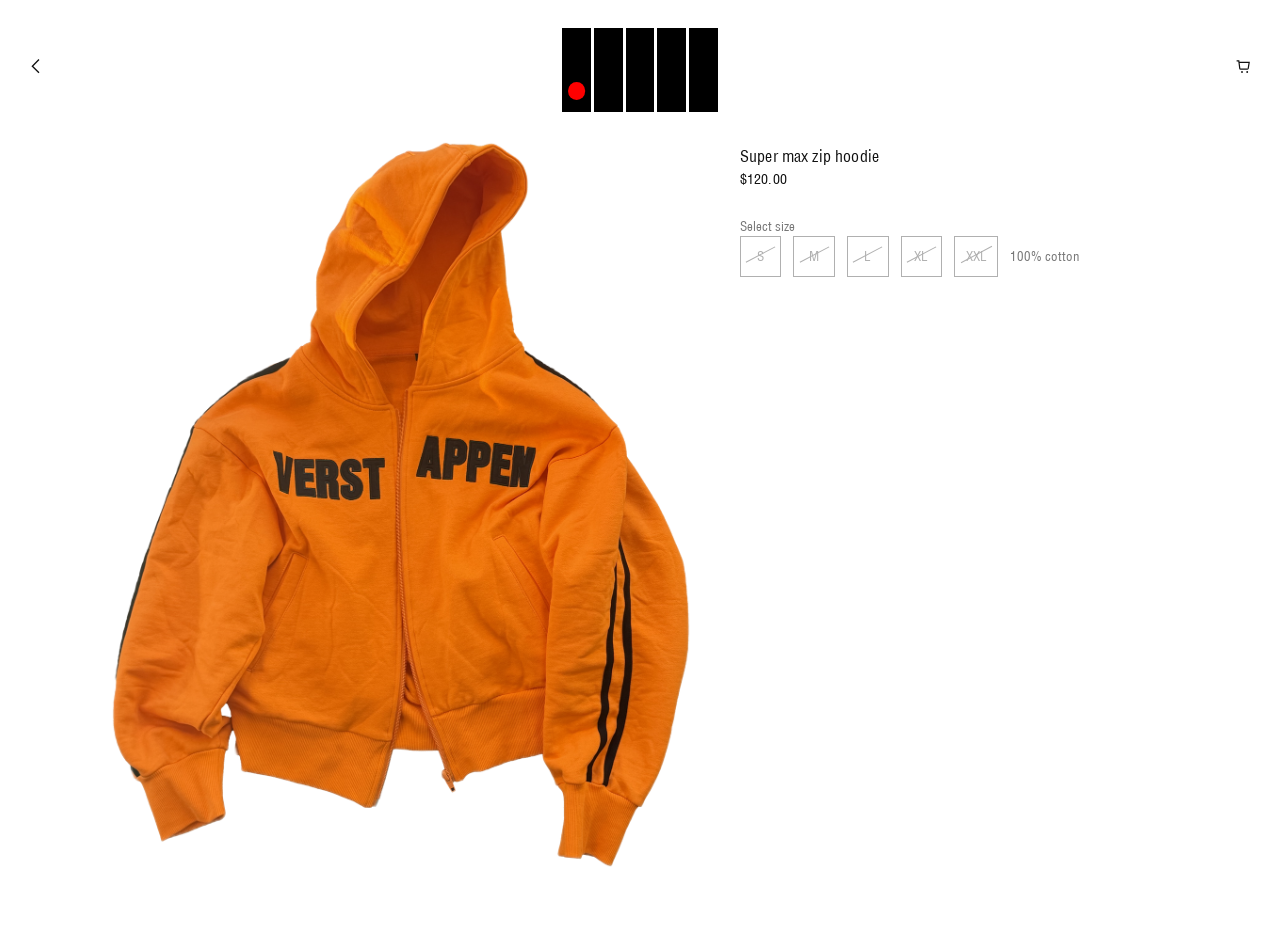
==== hoodie.html @ c7dfee7e "Initial commit: summerbreaksadness static site Co-authored-by: Cursor <cursoragent@cursor.com>" ====
<!DOCTYPE html>
<html lang="en">
  <head>
    <meta charset="UTF-8" />
    <meta name="viewport" content="width=device-width, initial-scale=1.0" />
    <title>Super max zip hoodie — Summer Break Sadness</title>
    <link rel="stylesheet" href="css/styles.css" />
  </head>
  <body>
    <header class="site-header">
      <a class="back-link" href="index.html" aria-label="Back to home">
        <svg viewBox="0 0 24 24" fill="none" aria-hidden="true">
          <path
            d="M15 4L7 12l8 8"
            stroke="currentColor"
            stroke-width="1.75"
            stroke-linecap="square"
            stroke-linejoin="miter"
          />
        </svg>
      </a>
      <a class="logo-link" href="index.html" aria-label="Home">
        <span class="logo" aria-hidden="true">
          <span class="logo__tile"><span class="logo__light"></span></span>
          <span class="logo__tile"><span class="logo__light"></span></span>
          <span class="logo__tile"><span class="logo__light"></span></span>
          <span class="logo__tile"><span class="logo__light"></span></span>
          <span class="logo__tile"><span class="logo__light"></span></span>
        </span>
      </a>
      <button class="cart-link" type="button" aria-label="Racing cart">
        <svg viewBox="0 0 24 24" fill="none" aria-hidden="true">
          <path
            d="M4 6h2l1.2 9.5a1 1 0 0 0 1 .85h8.6a1 1 0 0 0 1-.8L19 8H7"
            stroke="currentColor"
            stroke-width="1.5"
            stroke-linecap="square"
            stroke-linejoin="miter"
          />
          <circle cx="10" cy="20" r="1.15" fill="currentColor" />
          <circle cx="16.5" cy="20" r="1.15" fill="currentColor" />
        </svg>
      </button>
      <p class="cart-message" aria-live="polite">Your racing cart is empty</p>
    </header>

    <main class="product-page">
      <div class="product-layout">
        <div class="product-media">
          <img src="assets/hoodie.png" alt="Super max zip hoodie" />
        </div>

        <div class="product-info">
          <h1>Super max zip hoodie</h1>
          <p class="product-price" data-price-aud="120"></p>

          <p class="size-label">Select size</p>
          <div class="size-row" role="group" aria-label="Sizes">
            <button class="size-btn is-sold" type="button" data-size="S">S</button>
            <button class="size-btn is-sold" type="button" data-size="M">M</button>
            <button class="size-btn is-sold" type="button" data-size="L">L</button>
            <button class="size-btn is-sold" type="button" data-size="XL">XL</button>
            <button class="size-btn is-sold" type="button" data-size="XXL">XXL</button>
            <span class="fabric">100% cotton</span>
          </div>

          <p class="status" aria-live="polite"></p>
        </div>
      </div>
    </main>

    <script src="js/logo.js"></script>
    <script src="js/price.js"></script>
    <script src="js/cart.js"></script>
    <script src="js/product.js"></script>
  </body>
</html>
---- css/styles.css ----
*,
*::before,
*::after {
  box-sizing: border-box;
  margin: 0;
  padding: 0;
}

@font-face {
  font-family: "Helvetica Condensed";
  src: url("../fonts/HelveticaCondensed-Regular.ttf") format("truetype");
  font-weight: 100 900;
  font-style: normal;
  font-display: swap;
}

:root {
  --bg: #ffffff;
  --text: #111111;
  --muted: #777777;
  --line: #e5e5e5;
  --sold: #b0b0b0;
}

html {
  -webkit-text-size-adjust: 100%;
}

body {
  min-height: 100dvh;
  background: var(--bg);
  color: var(--text);
  font-family: "Helvetica Condensed", "Arial Narrow", sans-serif;
  font-weight: 400;
  font-synthesis: none;
  letter-spacing: 0em;
  line-height: 1.08;
}

a {
  color: inherit;
  text-decoration: none;
}

img {
  display: block;
  max-width: 100%;
  height: auto;
}

.site-header {
  position: relative;
  display: flex;
  justify-content: center;
  align-items: center;
  padding: 1.75rem 1.25rem 1.25rem;
}

.back-link {
  position: absolute;
  left: 1.25rem;
  top: 50%;
  transform: translateY(-50%);
  display: inline-flex;
  align-items: center;
  justify-content: center;
  width: 2rem;
  height: 2rem;
  color: var(--text);
}

.back-link svg {
  width: 1.15rem;
  height: 1.15rem;
  display: block;
}

.cart-link {
  position: absolute;
  right: 1.25rem;
  top: 50%;
  transform: translateY(-50%);
  display: inline-flex;
  align-items: center;
  justify-content: center;
  width: 2rem;
  height: 2rem;
  padding: 0;
  border: 0;
  background: transparent;
  color: var(--text);
  cursor: pointer;
  font: inherit;
}

.cart-link svg {
  width: 1.2rem;
  height: 1.2rem;
  display: block;
}

.cart-message {
  position: absolute;
  right: 1.25rem;
  top: calc(50% + 1.35rem);
  font-size: 13px;
  font-weight: 400;
  letter-spacing: 0em;
  line-height: 1.05;
  color: var(--text);
  white-space: nowrap;
  opacity: 0;
  pointer-events: none;
  transition: opacity 0.2s ease;
}

.cart-message.is-visible {
  opacity: 1;
}

.logo-link {
  display: inline-flex;
  line-height: 0;
}

.logo {
  --logo-h: 84px;
  display: grid;
  grid-template-columns: repeat(5, 1fr);
  gap: 3px;
  width: calc(var(--logo-h) * 1.85);
  height: var(--logo-h);
}

.logo__tile {
  position: relative;
  background: #000;
  overflow: hidden;
}

.logo__light {
  position: absolute;
  left: 50%;
  bottom: 14%;
  width: 62%;
  aspect-ratio: 1;
  border-radius: 50%;
  background: #ff0000;
  transform: translateX(-50%);
  opacity: 0;
}

.logo__light.is-on {
  opacity: 1;
}

.home-main {
  width: min(920px, 100%);
  margin: 0 auto;
  padding: 0.5rem 1.25rem 4rem;
}

.product-grid {
  display: grid;
  grid-template-columns: 1fr 1fr;
  gap: 1.5rem 1.25rem;
}

.product-card {
  display: flex;
  flex-direction: column;
  gap: 0;
  text-align: center;
}

.product-card__image {
  background: transparent;
  overflow: hidden;
  margin-bottom: 0;
  line-height: 0;
}

.product-card__image img {
  width: 100%;
  height: auto;
  display: block;
  object-fit: contain;
  object-position: center bottom;
  transition: opacity 0.25s ease;
}

.product-card:hover .product-card__image img,
.product-card:focus-visible .product-card__image img {
  opacity: 0.88;
}

.product-card__name {
  font-size: 14px;
  font-weight: 500;
  letter-spacing: 0.01em;
  line-height: 1.05;
  margin-top: 0.7rem;
}

.product-card__price,
.product-price {
  font-size: 14px;
  font-weight: 400;
  letter-spacing: 0.01em;
  line-height: 1.05;
  color: var(--text);
  margin-top: 0.45rem;
}

.product-page {
  width: min(1100px, 100%);
  margin: 0 auto;
  padding: 0.5rem 1.25rem 4rem;
}

.product-layout {
  display: grid;
  grid-template-columns: 1.15fr 0.85fr;
  gap: 2.5rem 3rem;
  align-items: start;
}

.product-media {
  background: transparent;
}

.product-media img {
  width: 100%;
  height: auto;
}

.product-info {
  padding-top: 0.5rem;
}

.product-info h1 {
  font-size: 16px;
  font-weight: 500;
  letter-spacing: 0.01em;
  line-height: 1.08;
  margin-bottom: 0.35rem;
}

.product-info .product-price {
  margin-bottom: 2rem;
}

.size-row {
  display: flex;
  flex-wrap: wrap;
  align-items: center;
  gap: 0.65rem 0.75rem;
  margin-bottom: 0.85rem;
}

.size-label {
  font-size: 13px;
  letter-spacing: 0em;
  color: var(--muted);
  width: 100%;
  margin-bottom: 0.15rem;
}

.size-btn {
  appearance: none;
  border: 1px solid var(--text);
  background: transparent;
  color: var(--text);
  min-width: 2.6rem;
  height: 2.6rem;
  padding: 0 0.65rem;
  font: inherit;
  font-size: 13px;
  font-weight: 500;
  letter-spacing: 0em;
  text-transform: uppercase;
  cursor: pointer;
  transition: background 0.15s ease, color 0.15s ease, opacity 0.15s ease;
}

.size-btn:hover,
.size-btn:focus-visible {
  background: var(--text);
  color: var(--bg);
  outline: none;
}

.size-btn.is-selected {
  background: var(--text);
  color: var(--bg);
}

.size-btn.is-sold {
  border-color: var(--sold);
  color: var(--sold);
  position: relative;
}

.size-btn.is-sold:hover,
.size-btn.is-sold:focus-visible,
.size-btn.is-sold.is-selected {
  background: transparent;
  color: var(--sold);
}

.size-btn.is-sold::after {
  content: "";
  position: absolute;
  inset: 45% 8%;
  height: 1px;
  background: var(--sold);
  transform: rotate(-28deg);
  pointer-events: none;
}

.fabric {
  font-size: 13px;
  letter-spacing: 0em;
  color: var(--muted);
  white-space: nowrap;
}

.status {
  min-height: 1.25rem;
  margin-top: 1.25rem;
  font-size: 13px;
  letter-spacing: 0em;
  color: var(--muted);
}

.status.is-visible {
  color: var(--text);
}

@media (min-width: 761px) {
  .product-card--polo {
    margin-top: 7.25rem;
  }

  .product-card--polo .product-card__name {
    margin-top: 1.7rem;
  }
}

@media (max-width: 760px) {
  .site-header {
    padding: 1.35rem 1rem 1rem;
  }

  .back-link {
    left: 0.75rem;
  }

  .cart-link {
    right: 0.75rem;
  }

  .cart-message {
    right: 0.75rem;
    white-space: normal;
    max-width: 9.5rem;
    text-align: right;
  }

  .logo {
    --logo-h: 68px;
  }

  .home-main {
    padding: 0.25rem 1.25rem 0;
  }

  .product-page {
    padding: 0.25rem 1rem 3.5rem;
  }

  .product-grid {
    grid-template-columns: 1fr;
    gap: 3.5rem;
    max-width: 100%;
    margin: 0 auto;
    padding-bottom: 3rem;
  }

  .product-card {
    padding: 0;
  }

  .product-card__image img {
    width: 100%;
    height: auto;
    max-width: 100%;
    margin: 0 auto;
  }

  .product-layout {
    grid-template-columns: 1fr;
    gap: 1.5rem;
  }

  .product-info {
    padding-top: 0;
  }

  .product-info h1 {
    margin-bottom: 1.35rem;
  }

  .size-row {
    gap: 0.55rem;
  }

  .size-btn {
    min-width: 2.75rem;
    height: 2.75rem;
  }

  .fabric {
    width: 100%;
    margin-top: 0.25rem;
  }
}
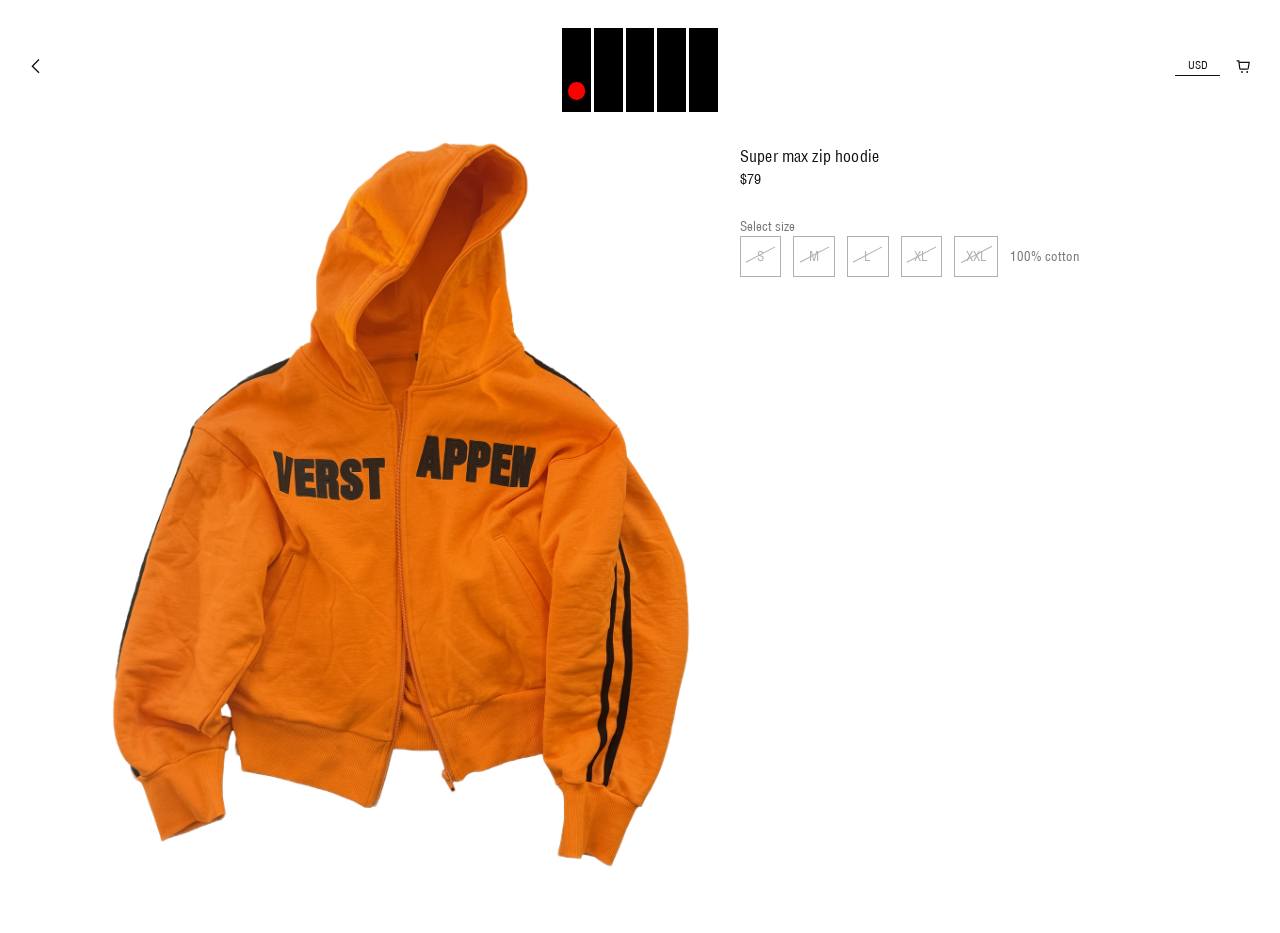
==== commit 6c6cd6a3: "Add stable regional pricing and currency selection. Replace unreliable live exchange-rate conversion" ====
--- a/hoodie.html
+++ b/hoodie.html
@@ -28,6 +28,13 @@
           <span class="logo__tile"><span class="logo__light"></span></span>
         </span>
       </a>
+      <select class="currency-selector" aria-label="Currency">
+        <option value="AUD">AUD</option>
+        <option value="USD">USD</option>
+        <option value="NZD">NZD</option>
+        <option value="GBP">GBP</option>
+        <option value="EUR">EUR</option>
+      </select>
       <button class="cart-link" type="button" aria-label="Racing cart">
         <svg viewBox="0 0 24 24" fill="none" aria-hidden="true">
           <path
@@ -52,7 +59,7 @@
 
         <div class="product-info">
           <h1>Super max zip hoodie</h1>
-          <p class="product-price" data-price-aud="120"></p>
+          <p class="product-price" data-product="hoodie"></p>
 
           <p class="size-label">Select size</p>
           <div class="size-row" role="group" aria-label="Sizes">
--- a/css/styles.css
+++ b/css/styles.css
@@ -73,6 +73,31 @@
   width: 1.15rem;
   height: 1.15rem;
   display: block;
+}
+
+.currency-selector {
+  position: absolute;
+  right: 3.75rem;
+  top: 50%;
+  transform: translateY(-50%);
+  width: 2.8rem;
+  padding: 0.25rem 0;
+  appearance: none;
+  border: 0;
+  border-bottom: 1px solid var(--text);
+  border-radius: 0;
+  background: transparent;
+  color: var(--text);
+  font: inherit;
+  font-size: 11px;
+  line-height: 1;
+  text-align: center;
+  cursor: pointer;
+}
+
+.currency-selector:focus-visible {
+  outline: 1px solid var(--text);
+  outline-offset: 2px;
 }
 
 .cart-link {
@@ -360,10 +385,17 @@
     right: 0.75rem;
   }
 
+  .currency-selector {
+    right: 3rem;
+  }
+
   .cart-message {
     right: 0.75rem;
+    top: calc(50% + 1.2rem);
     white-space: normal;
-    max-width: 9.5rem;
+    max-width: 5.75rem;
+    font-size: 11px;
+    line-height: 1.15;
     text-align: right;
   }
 
@@ -391,6 +423,15 @@
     padding: 0;
   }
 
+  .product-card--polo .product-card__name {
+    margin-top: 1.6rem;
+  }
+
+  .product-card__name,
+  .product-card__price {
+    letter-spacing: 0em;
+  }
+
   .product-card__image img {
     width: 100%;
     height: auto;
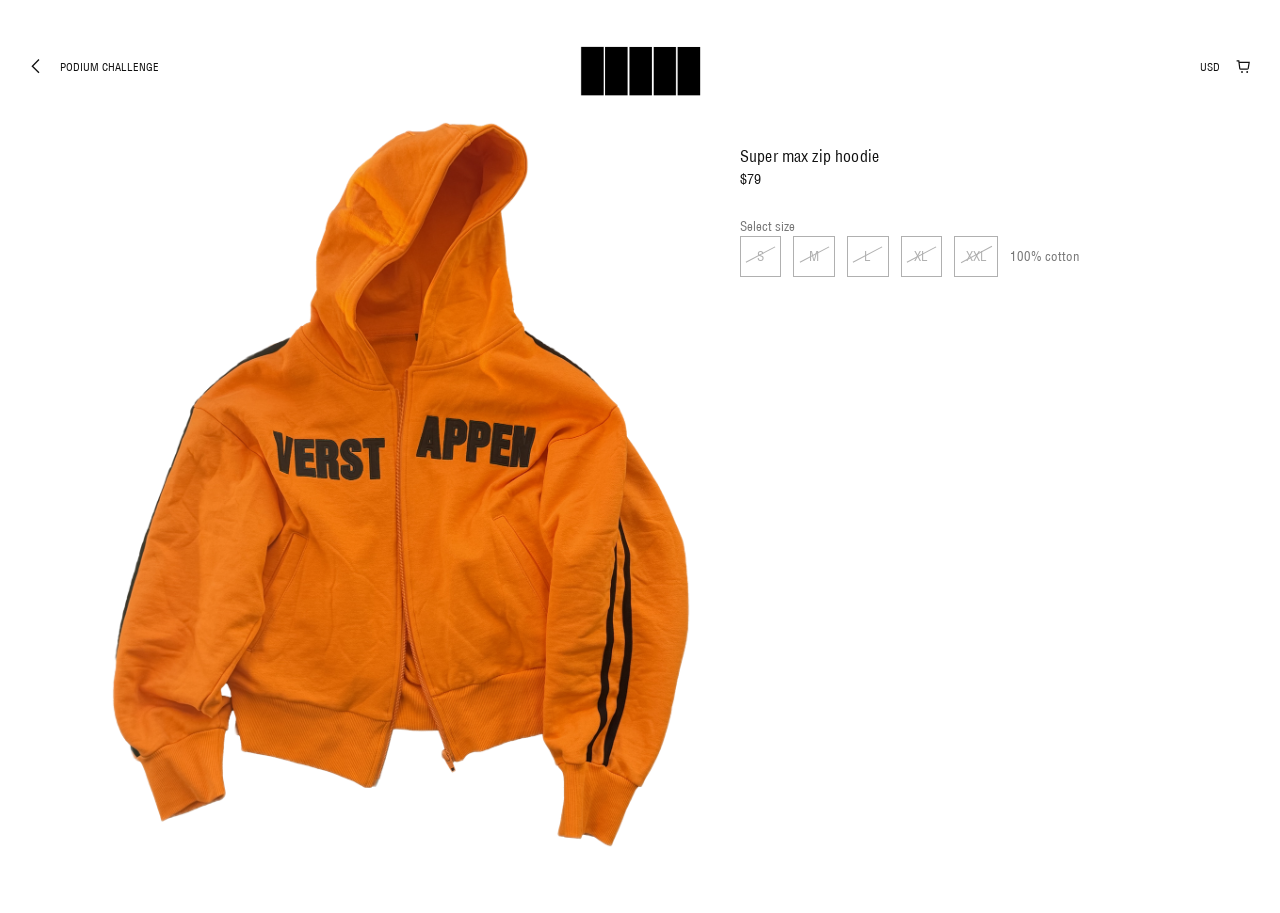
==== commit d314d061: "Add podium challenge and update storefront assets Co-authored-by: Cursor <cursoragent@cursor.com>" ====
--- a/hoodie.html
+++ b/hoodie.html
@@ -19,6 +19,7 @@
           />
         </svg>
       </a>
+      <a class="giveaway-link" href="giveaway.html">PODIUM CHALLENGE</a>
       <a class="logo-link" href="index.html" aria-label="Home">
         <span class="logo" aria-hidden="true">
           <span class="logo__tile"><span class="logo__light"></span></span>
@@ -53,7 +54,7 @@
 
     <main class="product-page">
       <div class="product-layout">
-        <div class="product-media">
+        <div class="product-media product-media--hoodie">
           <img src="assets/hoodie.png" alt="Super max zip hoodie" />
         </div>
 
--- a/css/styles.css
+++ b/css/styles.css
@@ -75,16 +75,32 @@
   display: block;
 }
 
+.giveaway-link {
+  position: absolute;
+  left: 3.75rem;
+  top: 50%;
+  transform: translateY(calc(-50% + 1px));
+  font-size: 11px;
+  line-height: 1;
+  letter-spacing: 0;
+}
+
+.giveaway-link:hover,
+.giveaway-link:focus-visible,
+.giveaway-link[aria-current="page"] {
+  text-decoration: underline;
+  text-underline-offset: 0.2rem;
+}
+
 .currency-selector {
   position: absolute;
   right: 3.75rem;
   top: 50%;
-  transform: translateY(-50%);
-  width: 2.8rem;
+  transform: translateY(calc(-50% + 1px));
+  width: auto;
   padding: 0.25rem 0;
   appearance: none;
   border: 0;
-  border-bottom: 1px solid var(--text);
   border-radius: 0;
   background: transparent;
   color: var(--text);
@@ -95,9 +111,8 @@
   cursor: pointer;
 }
 
-.currency-selector:focus-visible {
-  outline: 1px solid var(--text);
-  outline-offset: 2px;
+.currency-selector:focus {
+  outline: none;
 }
 
 .cart-link {
@@ -150,33 +165,28 @@
 
 .logo {
   --logo-h: 84px;
-  display: grid;
-  grid-template-columns: repeat(5, 1fr);
-  gap: 3px;
+  display: block;
+  position: relative;
   width: calc(var(--logo-h) * 1.85);
   height: var(--logo-h);
+  background: url("../assets/logo-frames/0.png") center / contain no-repeat;
+}
+
+.logo__frame {
+  position: absolute;
+  inset: 0;
+  width: 100%;
+  height: 100%;
+  object-fit: contain;
+  opacity: 0;
+}
+
+.logo__frame.is-active {
+  opacity: 1;
 }
 
 .logo__tile {
-  position: relative;
-  background: #000;
-  overflow: hidden;
-}
-
-.logo__light {
-  position: absolute;
-  left: 50%;
-  bottom: 14%;
-  width: 62%;
-  aspect-ratio: 1;
-  border-radius: 50%;
-  background: #ff0000;
-  transform: translateX(-50%);
-  opacity: 0;
-}
-
-.logo__light.is-on {
-  opacity: 1;
+  display: none;
 }
 
 .home-main {
@@ -224,7 +234,7 @@
   font-weight: 500;
   letter-spacing: 0.01em;
   line-height: 1.05;
-  margin-top: 0.7rem;
+  margin-top: 0.1rem;
 }
 
 .product-card__price,
@@ -362,13 +372,159 @@
   color: var(--text);
 }
 
+.giveaway-page {
+  width: min(500px, 100%);
+  margin: 0 auto;
+  padding: 2rem 1.25rem 5rem;
+}
+
+.giveaway-intro {
+  margin-bottom: 2.5rem;
+}
+
+.giveaway-kicker {
+  margin-bottom: 0.65rem;
+  color: var(--muted);
+  font-size: 11px;
+}
+
+.giveaway-intro h1 {
+  margin-bottom: 0.7rem;
+  font-size: 24px;
+  font-weight: 500;
+  line-height: 1;
+}
+
+.giveaway-intro > p:last-child {
+  max-width: 25rem;
+  font-size: 14px;
+  line-height: 1.3;
+}
+
+.giveaway-form {
+  display: grid;
+  gap: 1.35rem;
+}
+
+.giveaway-field {
+  display: grid;
+  gap: 0.45rem;
+}
+
+.giveaway-field--contact {
+  margin-top: 0.65rem;
+}
+
+.giveaway-field label {
+  color: var(--muted);
+  font-size: 12px;
+}
+
+.giveaway-field input {
+  width: 100%;
+  padding: 0.7rem 0;
+  border: 0;
+  border-bottom: 1px solid var(--text);
+  border-radius: 0;
+  outline: 0;
+  background: transparent;
+  color: var(--text);
+  font: inherit;
+  font-size: 15px;
+}
+
+.giveaway-field input::placeholder {
+  color: var(--sold);
+  opacity: 1;
+}
+
+.giveaway-field input:focus {
+  border-bottom-width: 2px;
+  padding-bottom: calc(0.7rem - 1px);
+}
+
+.giveaway-consent {
+  display: flex;
+  align-items: flex-start;
+  gap: 0.55rem;
+  font-size: 12px;
+  line-height: 1.25;
+  cursor: pointer;
+}
+
+.giveaway-consent input {
+  width: 0.9rem;
+  height: 0.9rem;
+  margin-top: 0.05rem;
+  accent-color: var(--text);
+}
+
+.giveaway-rules {
+  margin-top: -0.6rem;
+  color: var(--muted);
+  font-size: 11px;
+  line-height: 1.25;
+}
+
+.giveaway-submit {
+  width: 100%;
+  min-height: 2.8rem;
+  border: 1px solid var(--text);
+  border-radius: 0;
+  background: var(--text);
+  color: var(--bg);
+  font: inherit;
+  font-size: 12px;
+  cursor: pointer;
+}
+
+.giveaway-submit:hover,
+.giveaway-submit:focus-visible {
+  background: var(--bg);
+  color: var(--text);
+}
+
+.giveaway-submit:disabled {
+  cursor: wait;
+  opacity: 0.55;
+}
+
+.giveaway-status {
+  min-height: 1rem;
+  font-size: 12px;
+}
+
+.giveaway-status.is-success {
+  color: var(--text);
+}
+
+.giveaway-status.is-error {
+  color: #a00000;
+}
+
+.giveaway-honeypot {
+  position: absolute;
+  left: -10000px;
+  width: 1px;
+  height: 1px;
+  overflow: hidden;
+}
+
 @media (min-width: 761px) {
   .product-card--polo {
     margin-top: 7.25rem;
   }
 
   .product-card--polo .product-card__name {
-    margin-top: 1.7rem;
+    margin-top: -1.75rem;
+  }
+
+  .product-media--hoodie {
+    margin-top: -1.25rem;
+  }
+
+  .product-media--polo {
+    margin-top: -3.25rem;
   }
 }
 
@@ -381,16 +537,30 @@
     left: 0.75rem;
   }
 
+  .giveaway-link {
+    left: 3rem;
+    width: 3.25rem;
+    transform: translateY(calc(-50% + 3px));
+    line-height: 1.05;
+    text-align: center;
+  }
+
+  .giveaway-link:hover,
+  .giveaway-link:focus-visible,
+  .giveaway-link[aria-current="page"] {
+    text-decoration: none;
+  }
+
   .cart-link {
-    right: 0.75rem;
+    right: 2.75rem;
   }
 
   .currency-selector {
-    right: 3rem;
+    right: 5rem;
   }
 
   .cart-message {
-    right: 0.75rem;
+    right: 2.75rem;
     top: calc(50% + 1.2rem);
     white-space: normal;
     max-width: 5.75rem;
@@ -404,19 +574,23 @@
   }
 
   .home-main {
-    padding: 0.25rem 1.25rem 0;
+    padding: 1.55rem 1.25rem 0;
   }
 
   .product-page {
-    padding: 0.25rem 1rem 3.5rem;
+    padding: 1.25rem 1rem 3.5rem;
+  }
+
+  .giveaway-page {
+    padding: 1.75rem 1.25rem 4rem;
   }
 
   .product-grid {
     grid-template-columns: 1fr;
-    gap: 3.5rem;
+    gap: 1.5rem;
     max-width: 100%;
     margin: 0 auto;
-    padding-bottom: 3rem;
+    padding-bottom: 4.5rem;
   }
 
   .product-card {
@@ -424,7 +598,7 @@
   }
 
   .product-card--polo .product-card__name {
-    margin-top: 1.6rem;
+    margin-top: -1.75rem;
   }
 
   .product-card__name,
@@ -433,9 +607,9 @@
   }
 
   .product-card__image img {
-    width: 100%;
+    width: 85%;
     height: auto;
-    max-width: 100%;
+    max-width: 85%;
     margin: 0 auto;
   }
 
@@ -444,6 +618,13 @@
     gap: 1.5rem;
   }
 
+  .product-media img {
+    width: 82%;
+    max-width: 82%;
+    margin: 0 auto;
+    display: block;
+  }
+
   .product-info {
     padding-top: 0;
   }
@@ -463,6 +644,7 @@
 
   .fabric {
     width: 100%;
-    margin-top: 0.25rem;
-  }
-}
+    margin-top: 1.1rem;
+    color: var(--text);
+  }
+}
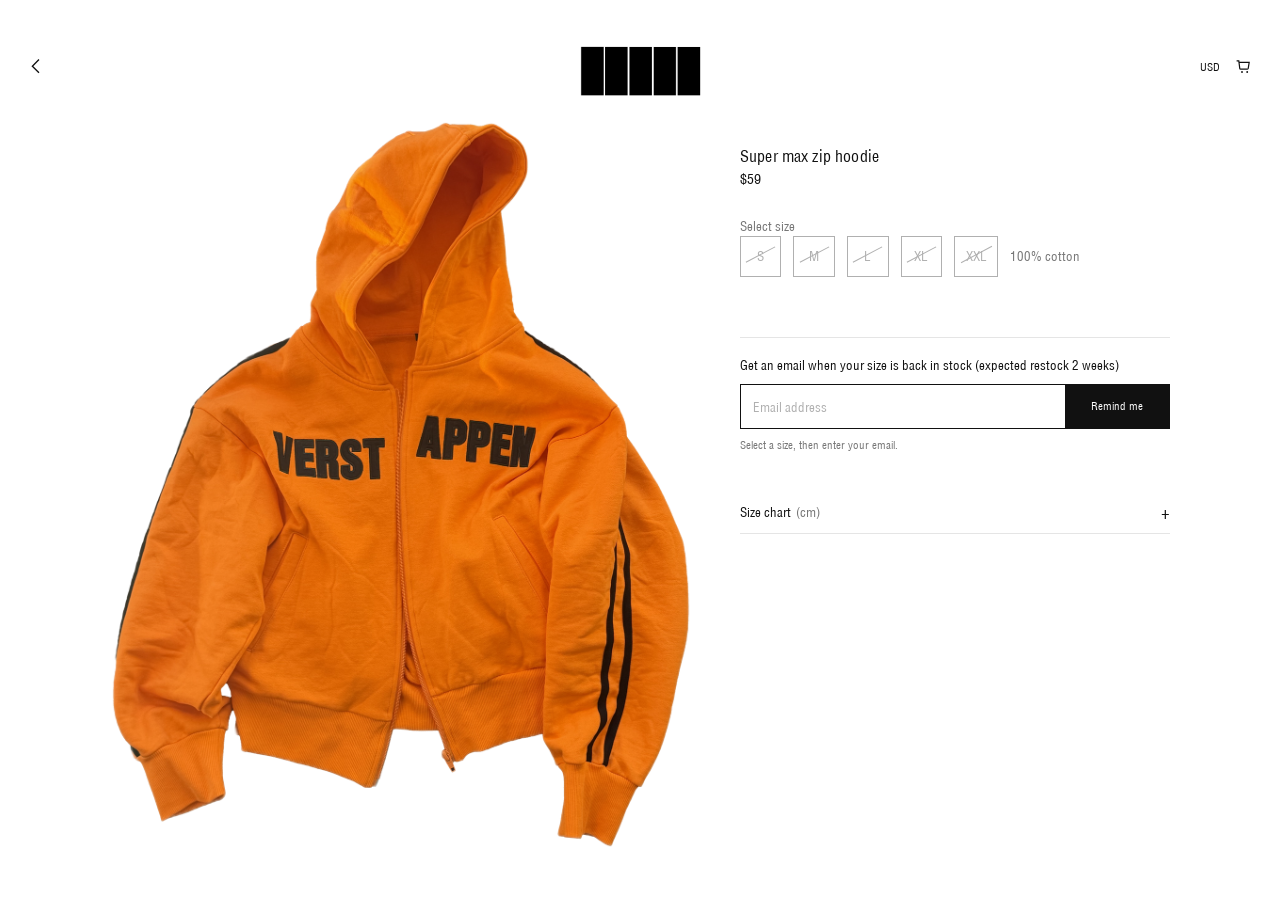
==== commit 7774a9ef: "Add back-in-stock email reminders Co-authored-by: Cursor <cursoragent@cursor.com>" ====
--- a/hoodie.html
+++ b/hoodie.html
@@ -73,6 +73,71 @@
           </div>
 
           <p class="status" aria-live="polite"></p>
+          <form
+            class="stock-form"
+            action="https://formspree.io/f/mgogdkqv"
+            method="POST"
+            novalidate
+          >
+            <input type="hidden" name="_subject" value="Back in stock request — Super max zip hoodie" />
+            <input type="hidden" name="product" value="Super max zip hoodie" />
+            <input class="stock-size" type="hidden" name="size" value="" />
+            <div class="stock-honeypot" aria-hidden="true">
+              <label for="hoodie-company">Company</label>
+              <input id="hoodie-company" name="_gotcha" type="text" tabindex="-1" autocomplete="off" />
+            </div>
+            <label for="hoodie-stock-email">Get an email when your size is back in stock (expected restock 2 weeks)</label>
+            <div class="stock-form__row">
+              <input
+                id="hoodie-stock-email"
+                name="email"
+                type="email"
+                placeholder="Email address"
+                autocomplete="email"
+                required
+              />
+              <button type="submit">Remind me</button>
+            </div>
+            <p class="stock-form__note">Select a size, then enter your email.</p>
+            <p class="stock-form__status" role="status" aria-live="polite"></p>
+          </form>
+
+          <details class="size-chart">
+            <summary>Size chart <span>(cm)</span></summary>
+            <div class="size-chart__scroll">
+              <table>
+                <thead>
+                  <tr>
+                    <th scope="col">Size</th>
+                    <th scope="col">Body</th>
+                    <th scope="col">Chest</th>
+                  </tr>
+                </thead>
+                <tbody>
+                  <tr>
+                    <th scope="row">S</th>
+                    <td>61</td>
+                    <td>57</td>
+                  </tr>
+                  <tr>
+                    <th scope="row">M</th>
+                    <td>63</td>
+                    <td>59.5</td>
+                  </tr>
+                  <tr>
+                    <th scope="row">L</th>
+                    <td>65</td>
+                    <td>62</td>
+                  </tr>
+                  <tr>
+                    <th scope="row">XL</th>
+                    <td>67</td>
+                    <td>64.5</td>
+                  </tr>
+                </tbody>
+              </table>
+            </div>
+          </details>
         </div>
       </div>
     </main>
--- a/css/styles.css
+++ b/css/styles.css
@@ -76,6 +76,7 @@
 }
 
 .giveaway-link {
+  display: none;
   position: absolute;
   left: 3.75rem;
   top: 50%;
@@ -360,6 +361,84 @@
   white-space: nowrap;
 }
 
+.size-chart {
+  margin-top: 1.75rem;
+}
+
+.size-chart summary {
+  display: flex;
+  align-items: center;
+  justify-content: space-between;
+  padding-bottom: 0.75rem;
+  border-bottom: 1px solid var(--line);
+  font-size: 13px;
+  font-weight: 500;
+  line-height: 1;
+  cursor: pointer;
+  list-style: none;
+}
+
+.size-chart summary::-webkit-details-marker {
+  display: none;
+}
+
+.size-chart summary::after {
+  content: "+";
+  margin-left: auto;
+  font-size: 17px;
+  font-weight: 400;
+}
+
+.size-chart[open] summary::after {
+  content: "−";
+}
+
+.size-chart summary span {
+  margin-left: 0.3rem;
+  margin-right: auto;
+  color: var(--muted);
+  font-weight: 400;
+}
+
+.size-chart__scroll {
+  width: 100%;
+  overflow-x: auto;
+  -webkit-overflow-scrolling: touch;
+}
+
+.size-chart[open] .size-chart__scroll {
+  margin-top: 0.25rem;
+}
+
+.size-chart table {
+  width: 100%;
+  border-collapse: collapse;
+  font-size: 12px;
+  line-height: 1.15;
+  text-align: left;
+}
+
+.size-chart th,
+.size-chart td {
+  padding: 0.65rem 0.75rem;
+  border-bottom: 1px solid var(--line);
+  white-space: nowrap;
+}
+
+.size-chart th:first-child,
+.size-chart td:first-child {
+  padding-left: 0;
+}
+
+.size-chart thead th {
+  color: var(--muted);
+  font-weight: 400;
+}
+
+.size-chart tbody th {
+  font-weight: 500;
+}
+
 .status {
   min-height: 1.25rem;
   margin-top: 1.25rem;
@@ -370,6 +449,96 @@
 
 .status.is-visible {
   color: var(--text);
+}
+
+.stock-form {
+  display: grid;
+  gap: 0.65rem;
+  margin-top: 1.25rem;
+  padding-top: 1.25rem;
+  border-top: 1px solid var(--line);
+}
+
+.stock-form > label {
+  font-size: 13px;
+  line-height: 1.2;
+}
+
+.stock-form__row {
+  display: flex;
+}
+
+.stock-form__row input {
+  min-width: 0;
+  flex: 1;
+  height: 2.8rem;
+  padding: 0 0.75rem;
+  border: 1px solid var(--text);
+  border-radius: 0;
+  outline: 0;
+  background: transparent;
+  color: var(--text);
+  font: inherit;
+  font-size: 13px;
+}
+
+.stock-form__row input:focus {
+  box-shadow: inset 0 0 0 1px var(--text);
+}
+
+.stock-form__row input::placeholder {
+  color: var(--sold);
+  opacity: 1;
+}
+
+.stock-form__row button {
+  min-width: 6.5rem;
+  height: 2.8rem;
+  padding: 0 0.85rem;
+  border: 1px solid var(--text);
+  border-left: 0;
+  border-radius: 0;
+  background: var(--text);
+  color: var(--bg);
+  font: inherit;
+  font-size: 11px;
+  white-space: nowrap;
+  cursor: pointer;
+}
+
+.stock-form__row button:hover,
+.stock-form__row button:focus-visible {
+  background: var(--bg);
+  color: var(--text);
+}
+
+.stock-form__row button:disabled {
+  cursor: wait;
+  opacity: 0.55;
+}
+
+.stock-form__note,
+.stock-form__status {
+  min-height: 0.8rem;
+  color: var(--muted);
+  font-size: 11px;
+  line-height: 1.2;
+}
+
+.stock-form__status.is-success {
+  color: var(--text);
+}
+
+.stock-form__status.is-error {
+  color: #a00000;
+}
+
+.stock-honeypot {
+  position: absolute;
+  left: -10000px;
+  width: 1px;
+  height: 1px;
+  overflow: hidden;
 }
 
 .giveaway-page {
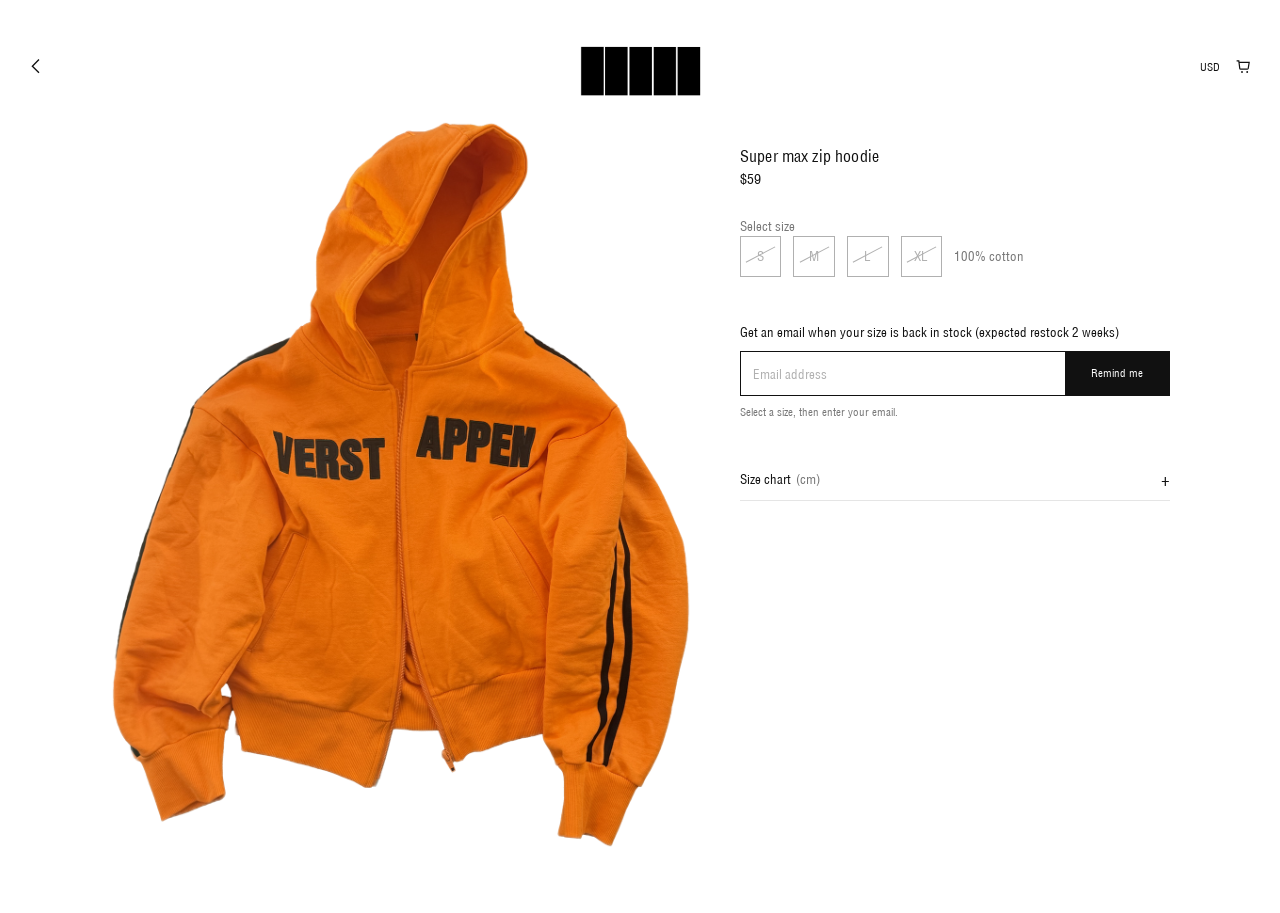
==== commit c0a8d062: "Update product sizing details Co-authored-by: Cursor <cursoragent@cursor.com>" ====
--- a/hoodie.html
+++ b/hoodie.html
@@ -68,7 +68,6 @@
             <button class="size-btn is-sold" type="button" data-size="M">M</button>
             <button class="size-btn is-sold" type="button" data-size="L">L</button>
             <button class="size-btn is-sold" type="button" data-size="XL">XL</button>
-            <button class="size-btn is-sold" type="button" data-size="XXL">XXL</button>
             <span class="fabric">100% cotton</span>
           </div>
 
--- a/css/styles.css
+++ b/css/styles.css
@@ -454,9 +454,7 @@
 .stock-form {
   display: grid;
   gap: 0.65rem;
-  margin-top: 1.25rem;
-  padding-top: 1.25rem;
-  border-top: 1px solid var(--line);
+  margin-top: 0.5rem;
 }
 
 .stock-form > label {
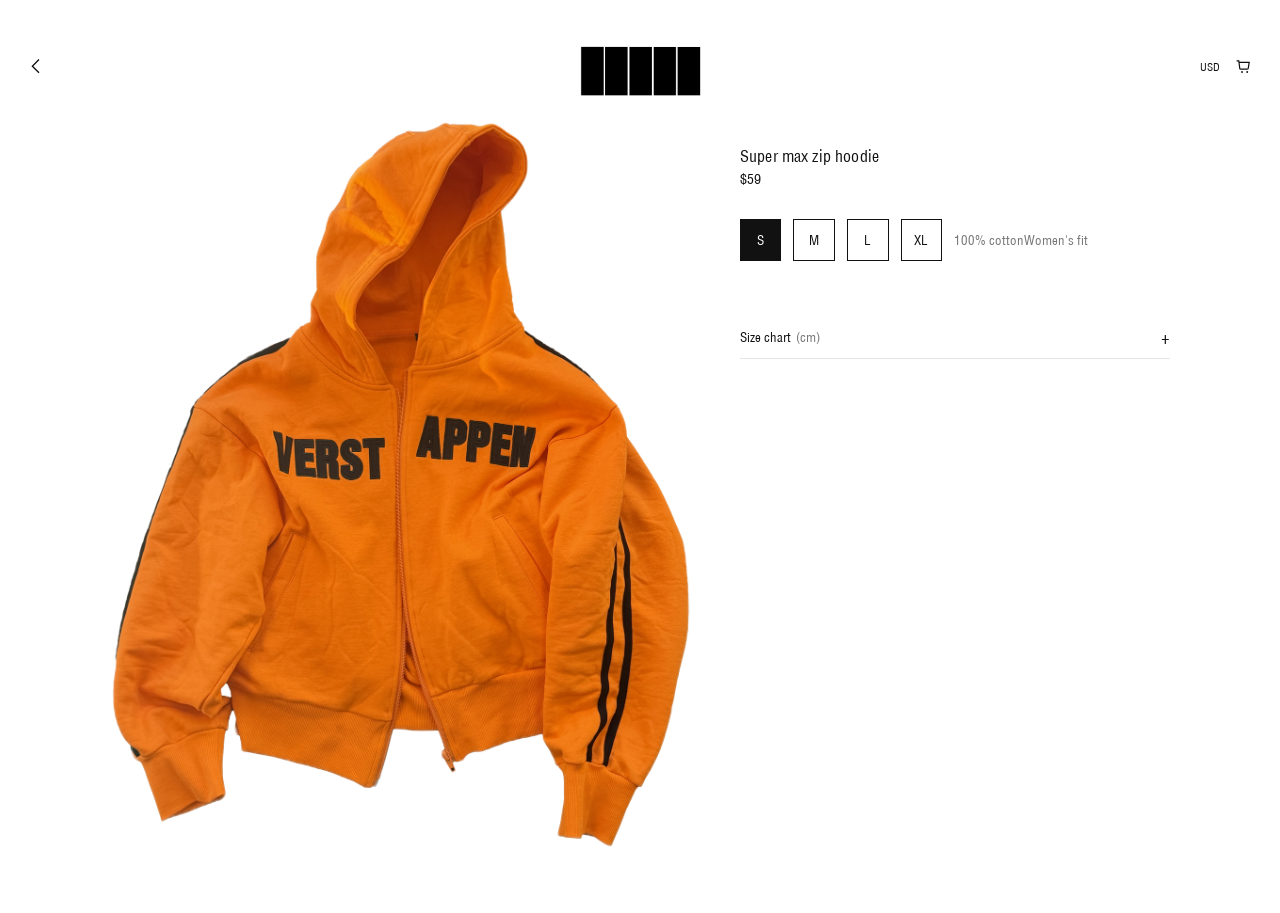
==== commit 40d7f434: "Add women's fit under fabric details on both products. Co-authored-by: Cursor <cursoragent@cursor.co" ====
--- a/hoodie.html
+++ b/hoodie.html
@@ -19,7 +19,6 @@
           />
         </svg>
       </a>
-      <a class="giveaway-link" href="giveaway.html">PODIUM CHALLENGE</a>
       <a class="logo-link" href="index.html" aria-label="Home">
         <span class="logo" aria-hidden="true">
           <span class="logo__tile"><span class="logo__light"></span></span>
@@ -48,6 +47,7 @@
           <circle cx="10" cy="20" r="1.15" fill="currentColor" />
           <circle cx="16.5" cy="20" r="1.15" fill="currentColor" />
         </svg>
+        <span class="cart-count" hidden aria-hidden="true">0</span>
       </button>
       <p class="cart-message" aria-live="polite">Your racing cart is empty</p>
     </header>
@@ -62,44 +62,15 @@
           <h1>Super max zip hoodie</h1>
           <p class="product-price" data-product="hoodie"></p>
 
-          <p class="size-label">Select size</p>
           <div class="size-row" role="group" aria-label="Sizes">
-            <button class="size-btn is-sold" type="button" data-size="S">S</button>
-            <button class="size-btn is-sold" type="button" data-size="M">M</button>
-            <button class="size-btn is-sold" type="button" data-size="L">L</button>
-            <button class="size-btn is-sold" type="button" data-size="XL">XL</button>
-            <span class="fabric">100% cotton</span>
+            <button class="size-btn is-selected" type="button" data-size="S">S</button>
+            <button class="size-btn" type="button" data-size="M">M</button>
+            <button class="size-btn" type="button" data-size="L">L</button>
+            <button class="size-btn" type="button" data-size="XL">XL</button>
+            <span class="fabric">100% cotton<span class="fit">Women's fit</span></span>
           </div>
 
           <p class="status" aria-live="polite"></p>
-          <form
-            class="stock-form"
-            action="https://formspree.io/f/mgogdkqv"
-            method="POST"
-            novalidate
-          >
-            <input type="hidden" name="_subject" value="Back in stock request — Super max zip hoodie" />
-            <input type="hidden" name="product" value="Super max zip hoodie" />
-            <input class="stock-size" type="hidden" name="size" value="" />
-            <div class="stock-honeypot" aria-hidden="true">
-              <label for="hoodie-company">Company</label>
-              <input id="hoodie-company" name="_gotcha" type="text" tabindex="-1" autocomplete="off" />
-            </div>
-            <label for="hoodie-stock-email">Get an email when your size is back in stock (expected restock 2 weeks)</label>
-            <div class="stock-form__row">
-              <input
-                id="hoodie-stock-email"
-                name="email"
-                type="email"
-                placeholder="Email address"
-                autocomplete="email"
-                required
-              />
-              <button type="submit">Remind me</button>
-            </div>
-            <p class="stock-form__note">Select a size, then enter your email.</p>
-            <p class="stock-form__status" role="status" aria-live="polite"></p>
-          </form>
 
           <details class="size-chart">
             <summary>Size chart <span>(cm)</span></summary>
@@ -108,29 +79,29 @@
                 <thead>
                   <tr>
                     <th scope="col">Size</th>
-                    <th scope="col">Body</th>
-                    <th scope="col">Chest</th>
+                    <th scope="col">Body length</th>
+                    <th scope="col">Pit-to-pit</th>
                   </tr>
                 </thead>
                 <tbody>
                   <tr>
                     <th scope="row">S</th>
-                    <td>61</td>
+                    <td>62</td>
                     <td>57</td>
                   </tr>
                   <tr>
                     <th scope="row">M</th>
-                    <td>63</td>
+                    <td>64</td>
                     <td>59.5</td>
                   </tr>
                   <tr>
                     <th scope="row">L</th>
-                    <td>65</td>
+                    <td>66</td>
                     <td>62</td>
                   </tr>
                   <tr>
                     <th scope="row">XL</th>
-                    <td>67</td>
+                    <td>68</td>
                     <td>64.5</td>
                   </tr>
                 </tbody>
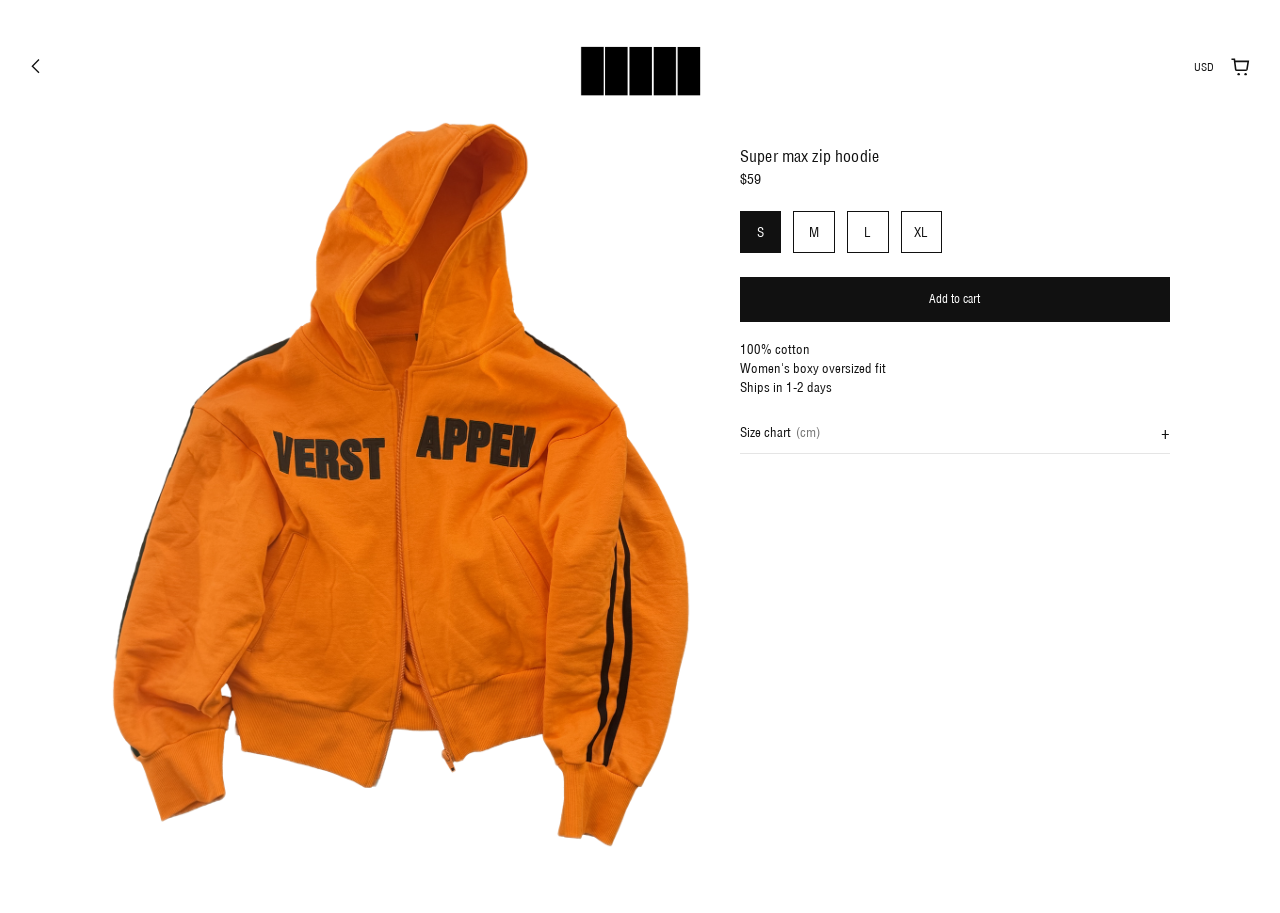
==== commit d98082f1: "Update hoodie copy to Women's boxy oversized fit. Co-authored-by: Cursor <cursoragent@cursor.com>" ====
--- a/hoodie.html
+++ b/hoodie.html
@@ -58,7 +58,7 @@
           <img src="assets/hoodie.png" alt="Super max zip hoodie" />
         </div>
 
-        <div class="product-info">
+        <div class="product-info product-info--hoodie">
           <h1>Super max zip hoodie</h1>
           <p class="product-price" data-product="hoodie"></p>
 
@@ -67,10 +67,16 @@
             <button class="size-btn" type="button" data-size="M">M</button>
             <button class="size-btn" type="button" data-size="L">L</button>
             <button class="size-btn" type="button" data-size="XL">XL</button>
-            <span class="fabric">100% cotton<span class="fit">Women's fit</span></span>
           </div>
 
           <p class="status" aria-live="polite"></p>
+          <button class="add-to-cart" type="button">Add to cart</button>
+
+          <div class="product-details">
+            <p>100% cotton</p>
+            <p>Women's boxy oversized fit</p>
+            <p>Ships in 1-2 days</p>
+          </div>
 
           <details class="size-chart">
             <summary>Size chart <span>(cm)</span></summary>
--- a/css/styles.css
+++ b/css/styles.css
@@ -75,27 +75,9 @@
   display: block;
 }
 
-.giveaway-link {
-  display: none;
-  position: absolute;
-  left: 3.75rem;
-  top: 50%;
-  transform: translateY(calc(-50% + 1px));
-  font-size: 11px;
-  line-height: 1;
-  letter-spacing: 0;
-}
-
-.giveaway-link:hover,
-.giveaway-link:focus-visible,
-.giveaway-link[aria-current="page"] {
-  text-decoration: underline;
-  text-underline-offset: 0.2rem;
-}
-
 .currency-selector {
   position: absolute;
-  right: 3.75rem;
+  right: 4.15rem;
   top: 50%;
   transform: translateY(calc(-50% + 1px));
   width: auto;
@@ -124,8 +106,8 @@
   display: inline-flex;
   align-items: center;
   justify-content: center;
-  width: 2rem;
-  height: 2rem;
+  width: 2.4rem;
+  height: 2.4rem;
   padding: 0;
   border: 0;
   background: transparent;
@@ -135,9 +117,29 @@
 }
 
 .cart-link svg {
-  width: 1.2rem;
-  height: 1.2rem;
+  width: 1.6rem;
+  height: 1.6rem;
   display: block;
+}
+
+.cart-count {
+  position: absolute;
+  top: 0.12rem;
+  right: 0.06rem;
+  min-width: 0.9rem;
+  height: 0.9rem;
+  padding: 0 0.18rem;
+  background: var(--text);
+  color: var(--bg);
+  font-size: 8px;
+  font-weight: 500;
+  line-height: 0.9rem;
+  text-align: center;
+  pointer-events: none;
+}
+
+.cart-count[hidden] {
+  display: none;
 }
 
 .cart-message {
@@ -286,20 +288,20 @@
   margin-bottom: 2rem;
 }
 
+.product-info--hoodie .product-price {
+  margin-bottom: 1.5rem;
+}
+
+.product-info--hoodie .size-row {
+  margin-bottom: 0;
+}
+
 .size-row {
   display: flex;
   flex-wrap: wrap;
   align-items: center;
   gap: 0.65rem 0.75rem;
-  margin-bottom: 0.85rem;
-}
-
-.size-label {
-  font-size: 13px;
-  letter-spacing: 0em;
-  color: var(--muted);
-  width: 100%;
-  margin-bottom: 0.15rem;
+  margin-bottom: 0.5rem;
 }
 
 .size-btn {
@@ -440,11 +442,16 @@
 }
 
 .status {
-  min-height: 1.25rem;
-  margin-top: 1.25rem;
+  min-height: 0;
+  margin-top: 0;
   font-size: 13px;
   letter-spacing: 0em;
   color: var(--muted);
+}
+
+.status:not(:empty) {
+  min-height: 1.25rem;
+  margin-top: 0.75rem;
 }
 
 .status.is-visible {
@@ -455,6 +462,14 @@
   display: grid;
   gap: 0.65rem;
   margin-top: 0.5rem;
+}
+
+.stock-form--polo {
+  margin-top: 1.15rem;
+}
+
+.stock-form[hidden] {
+  display: none;
 }
 
 .stock-form > label {
@@ -531,6 +546,42 @@
   color: #a00000;
 }
 
+.add-to-cart {
+  width: 100%;
+  min-height: 2.8rem;
+  margin-top: 1.5rem;
+  border: 1px solid var(--text);
+  border-radius: 0;
+  background: var(--text);
+  color: var(--bg);
+  font: inherit;
+  font-size: 12px;
+  cursor: pointer;
+}
+
+.add-to-cart:hover,
+.add-to-cart:focus-visible {
+  background: var(--bg);
+  color: var(--text);
+}
+
+.add-to-cart:disabled {
+  cursor: wait;
+  opacity: 0.55;
+}
+
+.product-details {
+  margin-top: 1.15rem;
+  font-size: 13px;
+  letter-spacing: 0;
+  line-height: 1.45;
+  color: var(--text);
+}
+
+.product-details p {
+  margin: 0;
+}
+
 .stock-honeypot {
   position: absolute;
   left: -10000px;
@@ -704,26 +755,12 @@
     left: 0.75rem;
   }
 
-  .giveaway-link {
-    left: 3rem;
-    width: 3.25rem;
-    transform: translateY(calc(-50% + 3px));
-    line-height: 1.05;
-    text-align: center;
-  }
-
-  .giveaway-link:hover,
-  .giveaway-link:focus-visible,
-  .giveaway-link[aria-current="page"] {
-    text-decoration: none;
-  }
-
   .cart-link {
     right: 2.75rem;
   }
 
   .currency-selector {
-    right: 5rem;
+    right: 5.4rem;
   }
 
   .cart-message {
